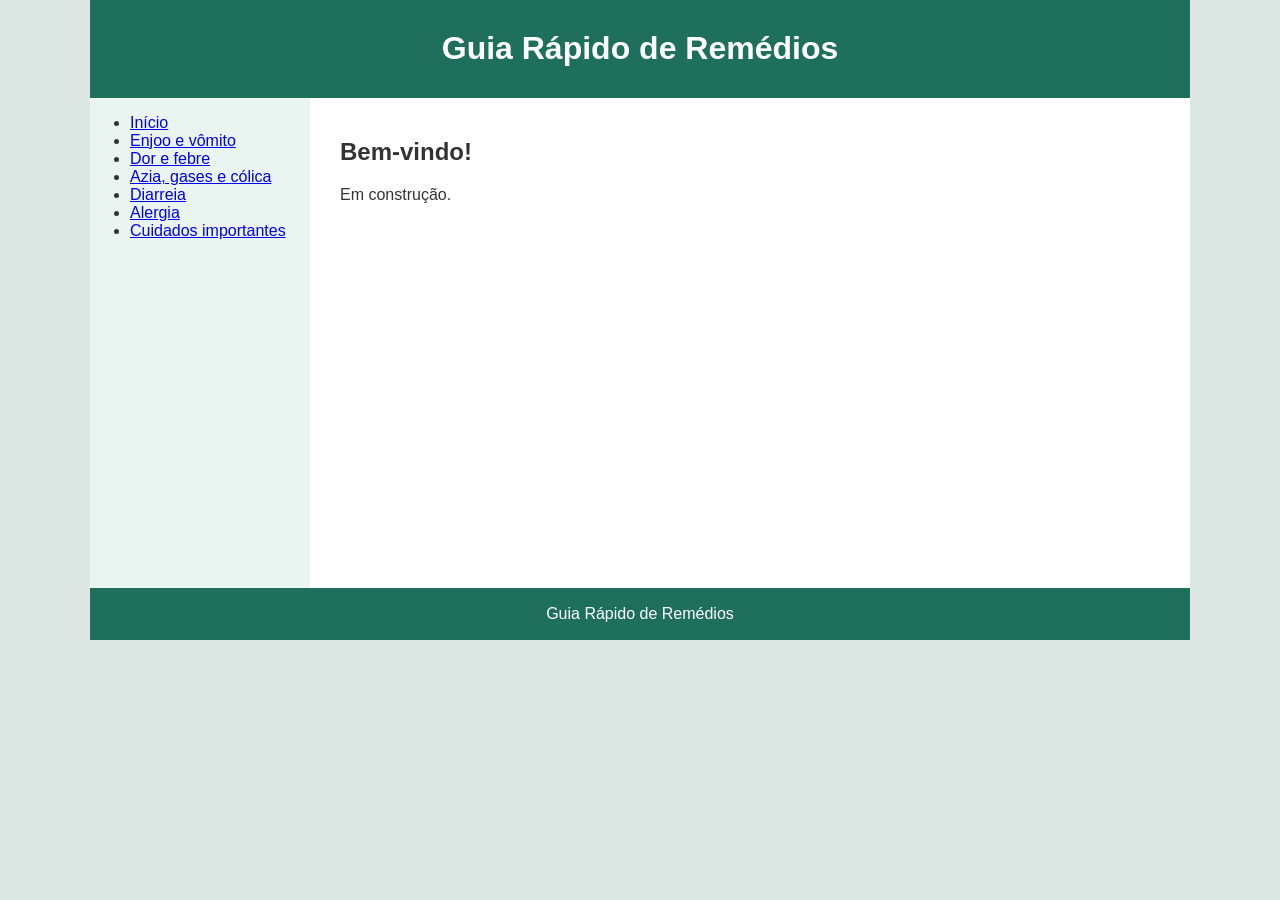
==== index.html @ 8bb1ac32 "Cria a estrutura inicial do projeto" ====
<!DOCTYPE html>
<html lang="pt-br">
<head>
    <meta charset="UTF-8">
    <meta name="viewport" content="width=device-width, initial-scale=1.0">
    <title>Guia Rápido de Remédios</title>
    <link rel="stylesheet" href="css/estilo.css">
</head>
<body>
    <div id="site">

        <div id="header">
            <h1>Guia Rápido de Remédios</h1>
        </div>

        <div id="conteudo"><!-- abre a div conteudo -->

            <div id="menu">
                <ul>
                    <li><a href="index.html">Início</a></li>
                    <li><a href="enjoo.html">Enjoo e vômito</a></li>
                    <li><a href="dor-e-febre.html">Dor e febre</a></li>
                    <li><a href="azia-gases-colica.html">Azia, gases e cólica</a></li>
                    <li><a href="diarreia.html">Diarreia</a></li>
                    <li><a href="alergia.html">Alergia</a></li>
                    <li><a href="cuidados.html">Cuidados importantes</a></li>
                </ul>
            </div>

            <div id="main">
                <h2>Bem-vindo!</h2>
                <p>Em construção.</p>
            </div>

        </div><!-- fecha a div conteudo -->

        <div id="footer">
            <p>Guia Rápido de Remédios</p>
        </div>

    </div>
</body>
</html>
---- css/estilo.css ----
/* ===== Guia Rápido de Remédios - estilo.css ===== */

/* Estilo geral da página */
body {
    margin: 0;
    padding: 0;
    background-color: #DDE8E4;
    font-family: Arial, Helvetica, sans-serif;
    color: #333333;
}

/* Caixa que envolve o site inteiro */
#site {
    max-width: 1100px;
    margin: 0 auto;
    background-color: #FFFFFF;
}

/* ===== Cabeçalho ===== */
#header {
    background-color: #1E6F5C;
    color: white;
    padding: 9px;
    text-align: center;
}

/* ===== Conteúdo (junta o menu e o main) ===== */
#conteudo {
    background-color: #EAF4F1;
}

/* ===== Menu lateral ===== */
#menu {
    float: left;
    width: 20%;
}

/* ===== Conteúdo principal ===== */
#main {
    margin-left: 20%;
    min-height: 450px;
    padding: 20px 30px;
    background-color: #FFFFFF;
}

/* ===== Rodapé ===== */
#footer {
    clear: both;
    background-color: #1E6F5C;
    color: white;
    padding: 1px;
    text-align: center;
}
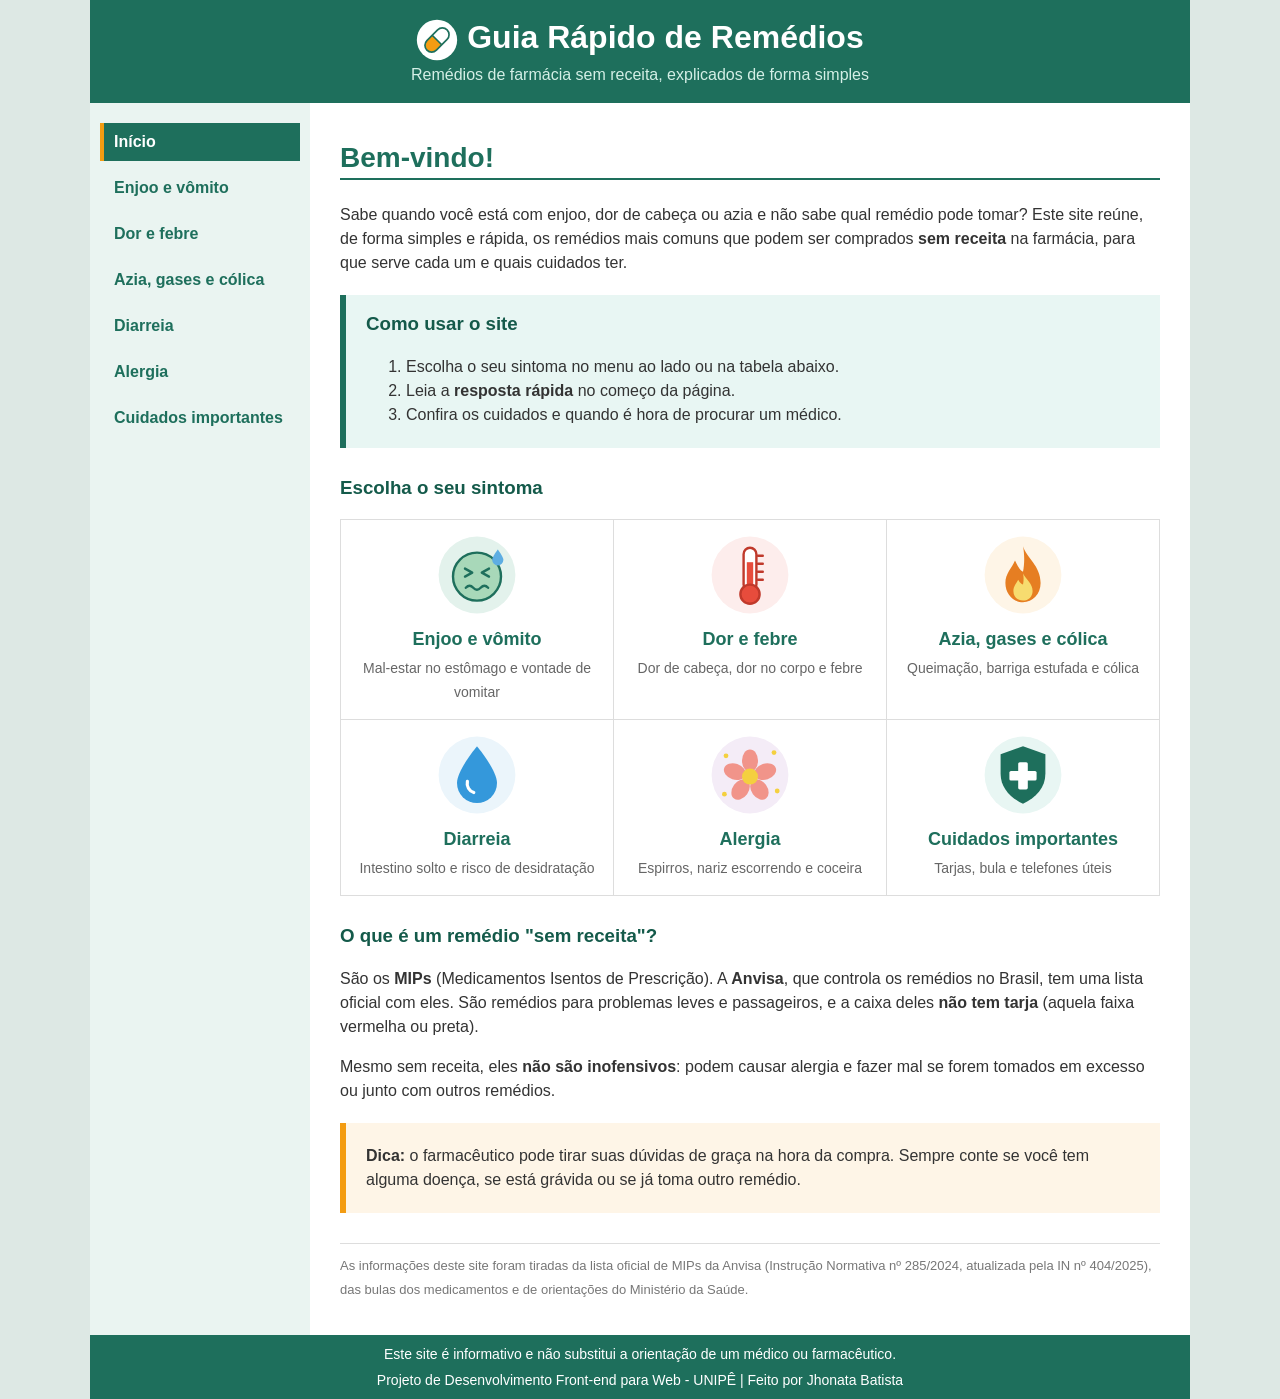
==== commit 0fc58215: "Cria a página inicial com a tabela de sintomas" ====
--- a/index.html
+++ b/index.html
@@ -3,21 +3,22 @@
 <head>
     <meta charset="UTF-8">
     <meta name="viewport" content="width=device-width, initial-scale=1.0">
-    <title>Guia Rápido de Remédios</title>
+    <title>Início - Guia Rápido de Remédios</title>
     <link rel="stylesheet" href="css/estilo.css">
 </head>
 <body>
     <div id="site">
 
         <div id="header">
-            <h1>Guia Rápido de Remédios</h1>
+            <h1><img src="img/logo.svg" alt="" width="42"> Guia Rápido de Remédios</h1>
+            <p>Remédios de farmácia sem receita, explicados de forma simples</p>
         </div>
 
         <div id="conteudo"><!-- abre a div conteudo -->
 
             <div id="menu">
                 <ul>
-                    <li><a href="index.html">Início</a></li>
+                    <li><a href="index.html" class="ativo">Início</a></li>
                     <li><a href="enjoo.html">Enjoo e vômito</a></li>
                     <li><a href="dor-e-febre.html">Dor e febre</a></li>
                     <li><a href="azia-gases-colica.html">Azia, gases e cólica</a></li>
@@ -29,13 +30,96 @@
 
             <div id="main">
                 <h2>Bem-vindo!</h2>
-                <p>Em construção.</p>
+
+                <p>
+                    Sabe quando você está com enjoo, dor de cabeça ou azia e não sabe qual
+                    remédio pode tomar? Este site reúne, de forma simples e rápida, os remédios
+                    mais comuns que podem ser comprados <strong>sem receita</strong> na farmácia,
+                    para que serve cada um e quais cuidados ter.
+                </p>
+
+                <div class="rapido">
+                    <h3>Como usar o site</h3>
+                    <ol>
+                        <li>Escolha o seu sintoma no menu ao lado ou na tabela abaixo.</li>
+                        <li>Leia a <strong>resposta rápida</strong> no começo da página.</li>
+                        <li>Confira os cuidados e quando é hora de procurar um médico.</li>
+                    </ol>
+                </div>
+
+                <h3>Escolha o seu sintoma</h3>
+
+                <table class="sintomas">
+                    <tr>
+                        <td>
+                            <img src="img/enjoo.svg" alt="Rosto enjoado" width="80">
+                            <a href="enjoo.html">Enjoo e vômito</a>
+                            <p>Mal-estar no estômago e vontade de vomitar</p>
+                        </td>
+                        <td>
+                            <img src="img/febre.svg" alt="Termômetro" width="80">
+                            <a href="dor-e-febre.html">Dor e febre</a>
+                            <p>Dor de cabeça, dor no corpo e febre</p>
+                        </td>
+                        <td>
+                            <img src="img/azia.svg" alt="Chama de fogo" width="80">
+                            <a href="azia-gases-colica.html">Azia, gases e cólica</a>
+                            <p>Queimação, barriga estufada e cólica</p>
+                        </td>
+                    </tr>
+                    <tr>
+                        <td>
+                            <img src="img/diarreia.svg" alt="Gota de água" width="80">
+                            <a href="diarreia.html">Diarreia</a>
+                            <p>Intestino solto e risco de desidratação</p>
+                        </td>
+                        <td>
+                            <img src="img/alergia.svg" alt="Flor com pólen" width="80">
+                            <a href="alergia.html">Alergia</a>
+                            <p>Espirros, nariz escorrendo e coceira</p>
+                        </td>
+                        <td>
+                            <img src="img/cuidados.svg" alt="Escudo com uma cruz" width="80">
+                            <a href="cuidados.html">Cuidados importantes</a>
+                            <p>Tarjas, bula e telefones úteis</p>
+                        </td>
+                    </tr>
+                </table>
+
+                <h3>O que é um remédio "sem receita"?</h3>
+
+                <p>
+                    São os <strong>MIPs</strong> (Medicamentos Isentos de Prescrição). A
+                    <strong>Anvisa</strong>, que controla os remédios no Brasil, tem uma lista
+                    oficial com eles. São remédios para problemas leves e passageiros, e a caixa
+                    deles <strong>não tem tarja</strong> (aquela faixa vermelha ou preta).
+                </p>
+
+                <p>
+                    Mesmo sem receita, eles <strong>não são inofensivos</strong>: podem causar
+                    alergia e fazer mal se forem tomados em excesso ou junto com outros remédios.
+                </p>
+
+                <div class="atencao">
+                    <p>
+                        <strong>Dica:</strong> o farmacêutico pode tirar suas dúvidas de graça na
+                        hora da compra. Sempre conte se você tem alguma doença, se está grávida ou
+                        se já toma outro remédio.
+                    </p>
+                </div>
+
+                <p class="fonte">
+                    As informações deste site foram tiradas da lista oficial de MIPs da Anvisa
+                    (Instrução Normativa nº 285/2024, atualizada pela IN nº 404/2025), das bulas
+                    dos medicamentos e de orientações do Ministério da Saúde.
+                </p>
             </div>
 
         </div><!-- fecha a div conteudo -->
 
         <div id="footer">
-            <p>Guia Rápido de Remédios</p>
+            <p>Este site é informativo e não substitui a orientação de um médico ou farmacêutico.</p>
+            <p>Projeto de Desenvolvimento Front-end para Web - UNIPÊ | Feito por Jhonata Batista</p>
         </div>
 
     </div>
--- a/css/estilo.css
+++ b/css/estilo.css
@@ -24,6 +24,21 @@
     text-align: center;
 }
 
+#header h1 {
+    font-size: 32px;
+    margin: 10px 0 5px 0;
+}
+
+#header img {
+    vertical-align: middle;
+}
+
+#header p {
+    font-size: 16px;
+    color: #D4EFE6;
+    margin: 0 0 10px 0;
+}
+
 /* ===== Conteúdo (junta o menu e o main) ===== */
 #conteudo {
     background-color: #EAF4F1;
@@ -33,6 +48,37 @@
 #menu {
     float: left;
     width: 20%;
+}
+
+#menu ul {
+    list-style: none;
+    margin: 0;
+    padding: 20px 10px;
+}
+
+#menu li {
+    margin-bottom: 8px;
+}
+
+#menu a {
+    display: block;
+    padding: 10px;
+    color: #1E6F5C;
+    font-weight: bold;
+    text-decoration: none;
+    border-left: 4px solid #EAF4F1;
+}
+
+#menu a:hover {
+    background-color: #CDE8DF;
+    border-left: 4px solid #1E6F5C;
+}
+
+/* Link da página que está aberta */
+#menu a.ativo {
+    background-color: #1E6F5C;
+    color: white;
+    border-left: 4px solid #F39C12;
 }
 
 /* ===== Conteúdo principal ===== */
@@ -41,6 +87,152 @@
     min-height: 450px;
     padding: 20px 30px;
     background-color: #FFFFFF;
+    line-height: 24px;
+}
+
+#main h2 {
+    color: #1E6F5C;
+    font-size: 28px;
+    border-bottom: 2px solid #1E6F5C;
+    padding-bottom: 8px;
+}
+
+#main h3 {
+    color: #145A4A;
+    margin-top: 28px;
+}
+
+#main a {
+    color: #1E6F5C;
+}
+
+/* Imagem ao lado do título da página */
+.icone-titulo {
+    float: right;
+    margin: 0 0 10px 20px;
+}
+
+/* ===== Caixas de destaque ===== */
+
+/* Resposta rápida (verde) */
+.rapido {
+    background-color: #E8F6F3;
+    border-left: 6px solid #1E6F5C;
+    padding: 5px 20px;
+    margin: 20px 0;
+}
+
+/* Atenção (amarela) */
+.atencao {
+    background-color: #FEF5E7;
+    border-left: 6px solid #F39C12;
+    padding: 5px 20px;
+    margin: 20px 0;
+}
+
+/* Alerta (vermelha) */
+.alerta {
+    background-color: #FDEDEC;
+    border-left: 6px solid #C0392B;
+    padding: 5px 20px;
+    margin: 20px 0;
+}
+
+/* Título dentro das caixas fica mais perto do topo */
+#main .rapido h3,
+#main .atencao h3,
+#main .alerta h3 {
+    margin-top: 12px;
+}
+
+#main .alerta h3 {
+    color: #C0392B;
+}
+
+/* ===== Tabelas ===== */
+table {
+    width: 100%;
+    border-collapse: collapse;
+    margin: 15px 0;
+}
+
+th {
+    background-color: #1E6F5C;
+    color: white;
+    padding: 10px;
+    text-align: left;
+}
+
+td {
+    padding: 10px;
+    border-bottom: 1px solid #CCCCCC;
+    vertical-align: top;
+}
+
+/* Nome comercial embaixo do nome do remédio */
+.exemplo {
+    display: block;
+    color: #777777;
+    font-size: 14px;
+}
+
+/* Tabela de sintomas da página inicial */
+.sintomas td {
+    width: 33%;
+    text-align: center;
+    border: 1px solid #DDDDDD;
+    padding: 15px;
+}
+
+.sintomas a {
+    display: block;
+    font-size: 18px;
+    font-weight: bold;
+    text-decoration: none;
+    margin-top: 5px;
+}
+
+.sintomas a:hover {
+    color: #F39C12;
+}
+
+.sintomas p {
+    margin: 5px 0 0 0;
+    font-size: 14px;
+    color: #666666;
+}
+
+/* Cores das tarjas na página de cuidados */
+.tarja {
+    display: block;
+    padding: 6px;
+    text-align: center;
+    font-weight: bold;
+    border: 1px solid #999999;
+}
+
+.sem-tarja {
+    background-color: #FFFFFF;
+    color: #333333;
+}
+
+.tarja-vermelha {
+    background-color: #C0392B;
+    color: white;
+}
+
+.tarja-preta {
+    background-color: #000000;
+    color: white;
+}
+
+/* Texto das fontes no fim da página */
+.fonte {
+    font-size: 13px;
+    color: #777777;
+    border-top: 1px solid #DDDDDD;
+    padding-top: 10px;
+    margin-top: 30px;
 }
 
 /* ===== Rodapé ===== */
@@ -50,4 +242,9 @@
     color: white;
     padding: 1px;
     text-align: center;
-}
+    font-size: 14px;
+}
+
+#footer p {
+    margin: 10px;
+}
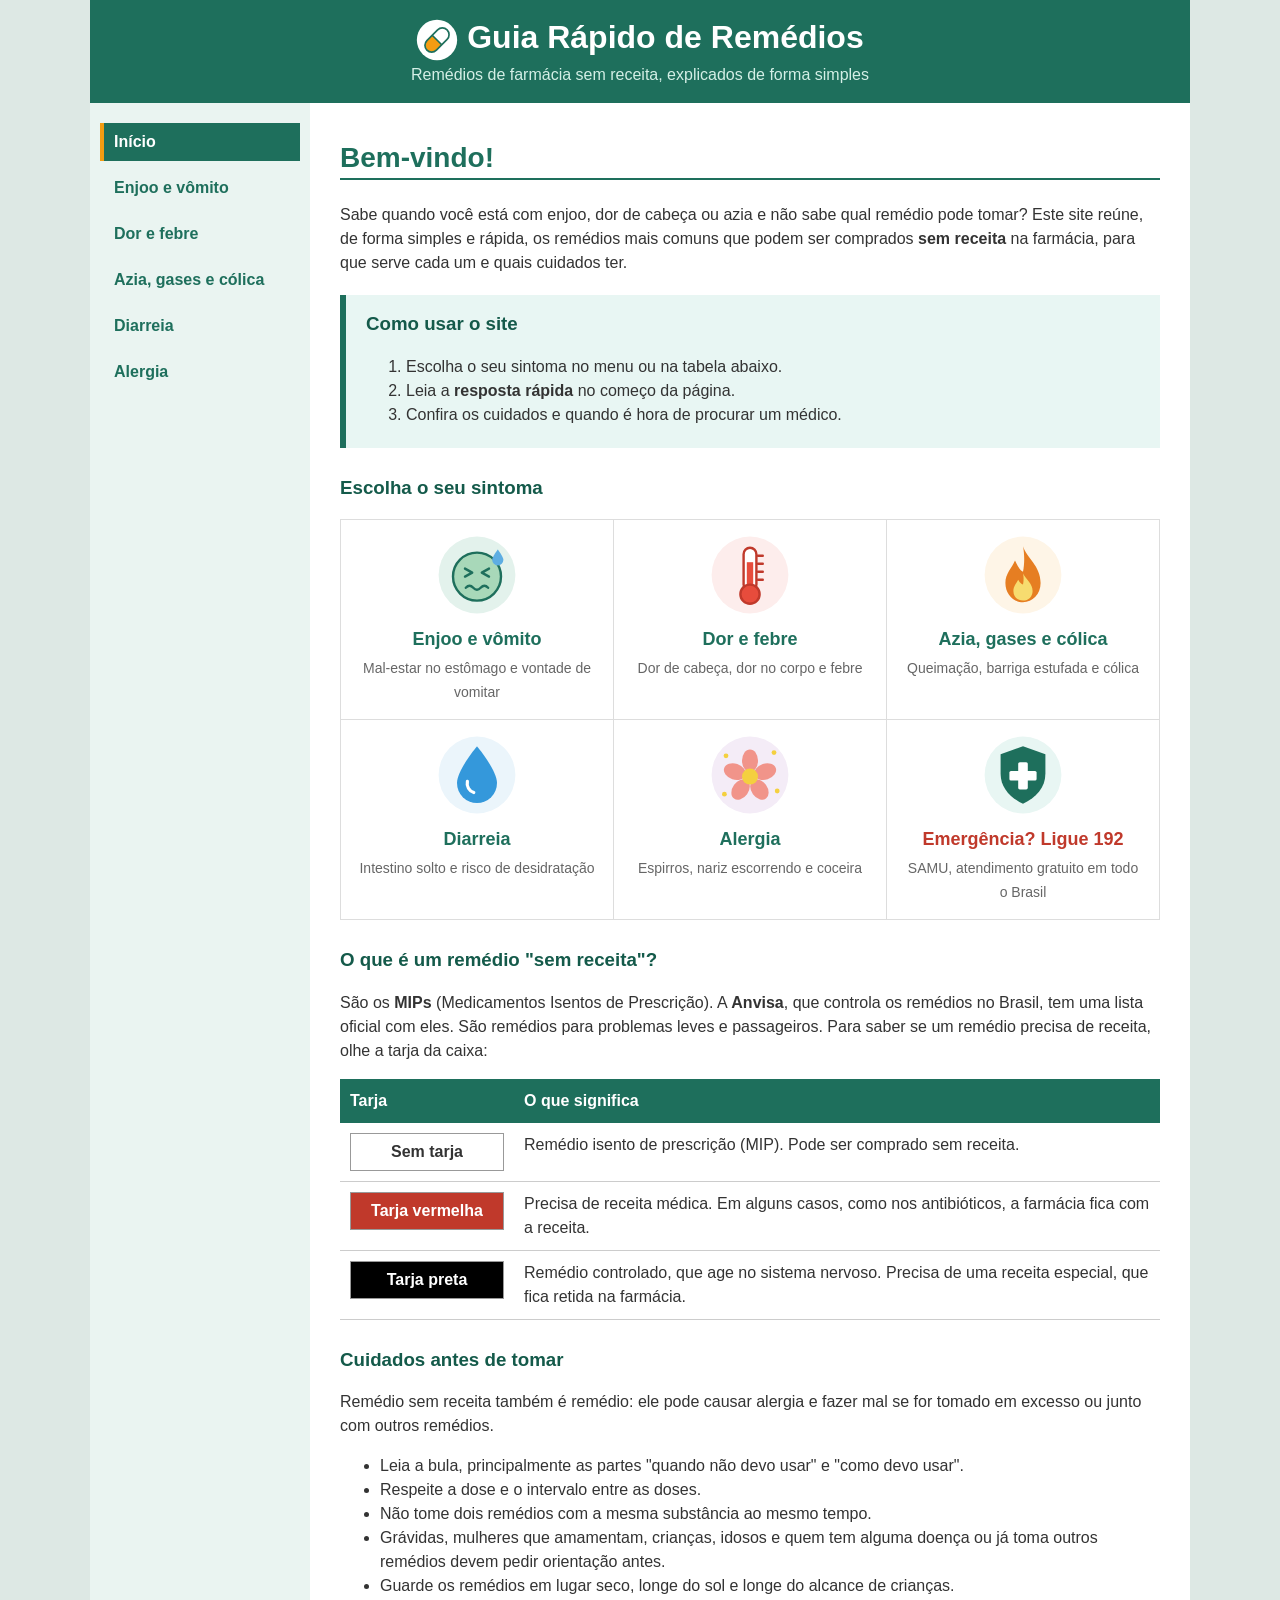
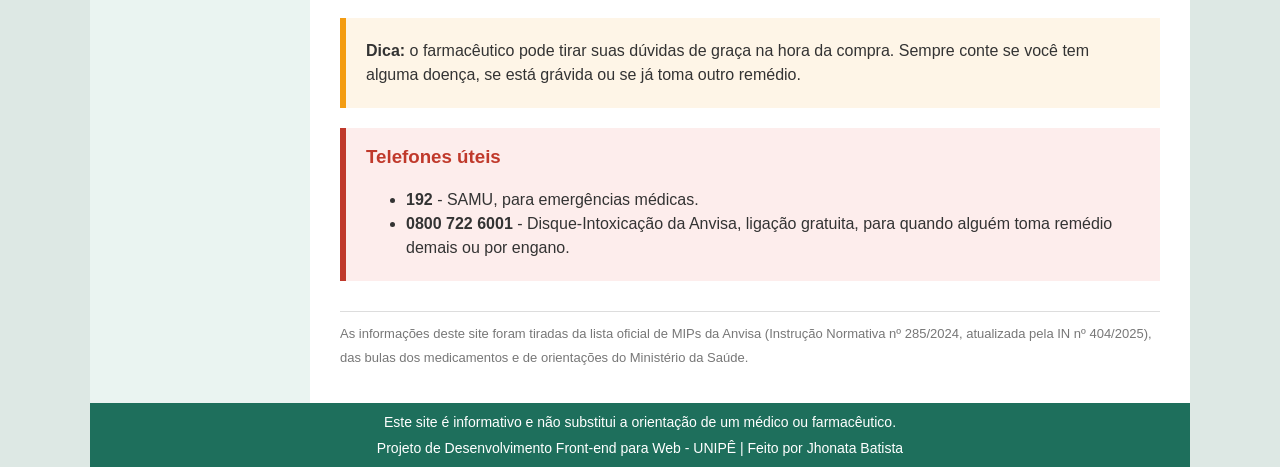
==== commit 38e71728: "Junta a página de cuidados com a página inicial" ====
--- a/index.html
+++ b/index.html
@@ -24,7 +24,6 @@
                     <li><a href="azia-gases-colica.html">Azia, gases e cólica</a></li>
                     <li><a href="diarreia.html">Diarreia</a></li>
                     <li><a href="alergia.html">Alergia</a></li>
-                    <li><a href="cuidados.html">Cuidados importantes</a></li>
                 </ul>
             </div>
 
@@ -41,7 +40,7 @@
                 <div class="rapido">
                     <h3>Como usar o site</h3>
                     <ol>
-                        <li>Escolha o seu sintoma no menu ao lado ou na tabela abaixo.</li>
+                        <li>Escolha o seu sintoma no menu ou na tabela abaixo.</li>
                         <li>Leia a <strong>resposta rápida</strong> no começo da página.</li>
                         <li>Confira os cuidados e quando é hora de procurar um médico.</li>
                     </ol>
@@ -80,8 +79,8 @@
                         </td>
                         <td>
                             <img src="img/cuidados.svg" alt="Escudo com uma cruz" width="80">
-                            <a href="cuidados.html">Cuidados importantes</a>
-                            <p>Tarjas, bula e telefones úteis</p>
+                            <strong class="emergencia">Emergência? Ligue 192</strong>
+                            <p>SAMU, atendimento gratuito em todo o Brasil</p>
                         </td>
                     </tr>
                 </table>
@@ -91,14 +90,52 @@
                 <p>
                     São os <strong>MIPs</strong> (Medicamentos Isentos de Prescrição). A
                     <strong>Anvisa</strong>, que controla os remédios no Brasil, tem uma lista
-                    oficial com eles. São remédios para problemas leves e passageiros, e a caixa
-                    deles <strong>não tem tarja</strong> (aquela faixa vermelha ou preta).
+                    oficial com eles. São remédios para problemas leves e passageiros. Para saber
+                    se um remédio precisa de receita, olhe a tarja da caixa:
                 </p>
 
+                <table>
+                    <tr>
+                        <th>Tarja</th>
+                        <th>O que significa</th>
+                    </tr>
+                    <tr>
+                        <td><span class="tarja sem-tarja">Sem tarja</span></td>
+                        <td>Remédio isento de prescrição (MIP). Pode ser comprado sem receita.</td>
+                    </tr>
+                    <tr>
+                        <td><span class="tarja tarja-vermelha">Tarja vermelha</span></td>
+                        <td>
+                            Precisa de receita médica. Em alguns casos, como nos antibióticos, a
+                            farmácia fica com a receita.
+                        </td>
+                    </tr>
+                    <tr>
+                        <td><span class="tarja tarja-preta">Tarja preta</span></td>
+                        <td>
+                            Remédio controlado, que age no sistema nervoso. Precisa de uma receita
+                            especial, que fica retida na farmácia.
+                        </td>
+                    </tr>
+                </table>
+
+                <h3>Cuidados antes de tomar</h3>
+
                 <p>
-                    Mesmo sem receita, eles <strong>não são inofensivos</strong>: podem causar
-                    alergia e fazer mal se forem tomados em excesso ou junto com outros remédios.
+                    Remédio sem receita também é remédio: ele pode causar alergia e fazer mal se
+                    for tomado em excesso ou junto com outros remédios.
                 </p>
+
+                <ul>
+                    <li>Leia a bula, principalmente as partes "quando não devo usar" e "como devo usar".</li>
+                    <li>Respeite a dose e o intervalo entre as doses.</li>
+                    <li>Não tome dois remédios com a mesma substância ao mesmo tempo.</li>
+                    <li>
+                        Grávidas, mulheres que amamentam, crianças, idosos e quem tem alguma doença
+                        ou já toma outros remédios devem pedir orientação antes.
+                    </li>
+                    <li>Guarde os remédios em lugar seco, longe do sol e longe do alcance de crianças.</li>
+                </ul>
 
                 <div class="atencao">
                     <p>
@@ -106,6 +143,17 @@
                         hora da compra. Sempre conte se você tem alguma doença, se está grávida ou
                         se já toma outro remédio.
                     </p>
+                </div>
+
+                <div class="alerta">
+                    <h3>Telefones úteis</h3>
+                    <ul>
+                        <li><strong>192</strong> - SAMU, para emergências médicas.</li>
+                        <li>
+                            <strong>0800 722 6001</strong> - Disque-Intoxicação da Anvisa, ligação
+                            gratuita, para quando alguém toma remédio demais ou por engano.
+                        </li>
+                    </ul>
                 </div>
 
                 <p class="fonte">
--- a/css/estilo.css
+++ b/css/estilo.css
@@ -106,10 +106,10 @@
     color: #1E6F5C;
 }
 
-/* Imagem ao lado do título da página */
-.icone-titulo {
-    float: right;
-    margin: 0 0 10px 20px;
+/* Ícone ao lado do título da página */
+#main h2 img {
+    vertical-align: middle;
+    margin-right: 8px;
 }
 
 /* ===== Caixas de destaque ===== */
@@ -196,6 +196,14 @@
     color: #F39C12;
 }
 
+/* Quadro de emergência na tabela de sintomas */
+.emergencia {
+    display: block;
+    font-size: 18px;
+    color: #C0392B;
+    margin-top: 5px;
+}
+
 .sintomas p {
     margin: 5px 0 0 0;
     font-size: 14px;
@@ -205,6 +213,7 @@
 /* Cores das tarjas na página de cuidados */
 .tarja {
     display: block;
+    width: 140px;
     padding: 6px;
     text-align: center;
     font-weight: bold;
@@ -248,3 +257,56 @@
 #footer p {
     margin: 10px;
 }
+
+/* ===== Ajustes para celular (telas pequenas) ===== */
+@media (max-width: 700px) {
+
+    #header h1 {
+        font-size: 24px;
+    }
+
+    /* O menu sai da lateral e vai para cima do conteúdo */
+    #menu {
+        float: none;
+        width: 100%;
+    }
+
+    #menu ul {
+        padding: 10px;
+        text-align: center;
+    }
+
+    #menu li {
+        display: inline-block;
+        margin: 3px;
+    }
+
+    #menu a,
+    #menu a:hover,
+    #menu a.ativo {
+        padding: 8px 10px;
+        border: 1px solid #CDE8DF;
+    }
+
+    #main {
+        margin-left: 0;
+        padding: 15px;
+    }
+
+    #main h2 {
+        font-size: 22px;
+    }
+
+    th,
+    td {
+        padding: 6px;
+        font-size: 14px;
+        line-height: 20px;
+    }
+
+    /* Na página inicial, cada sintoma fica em uma linha */
+    .sintomas td {
+        display: block;
+        width: auto;
+    }
+}
